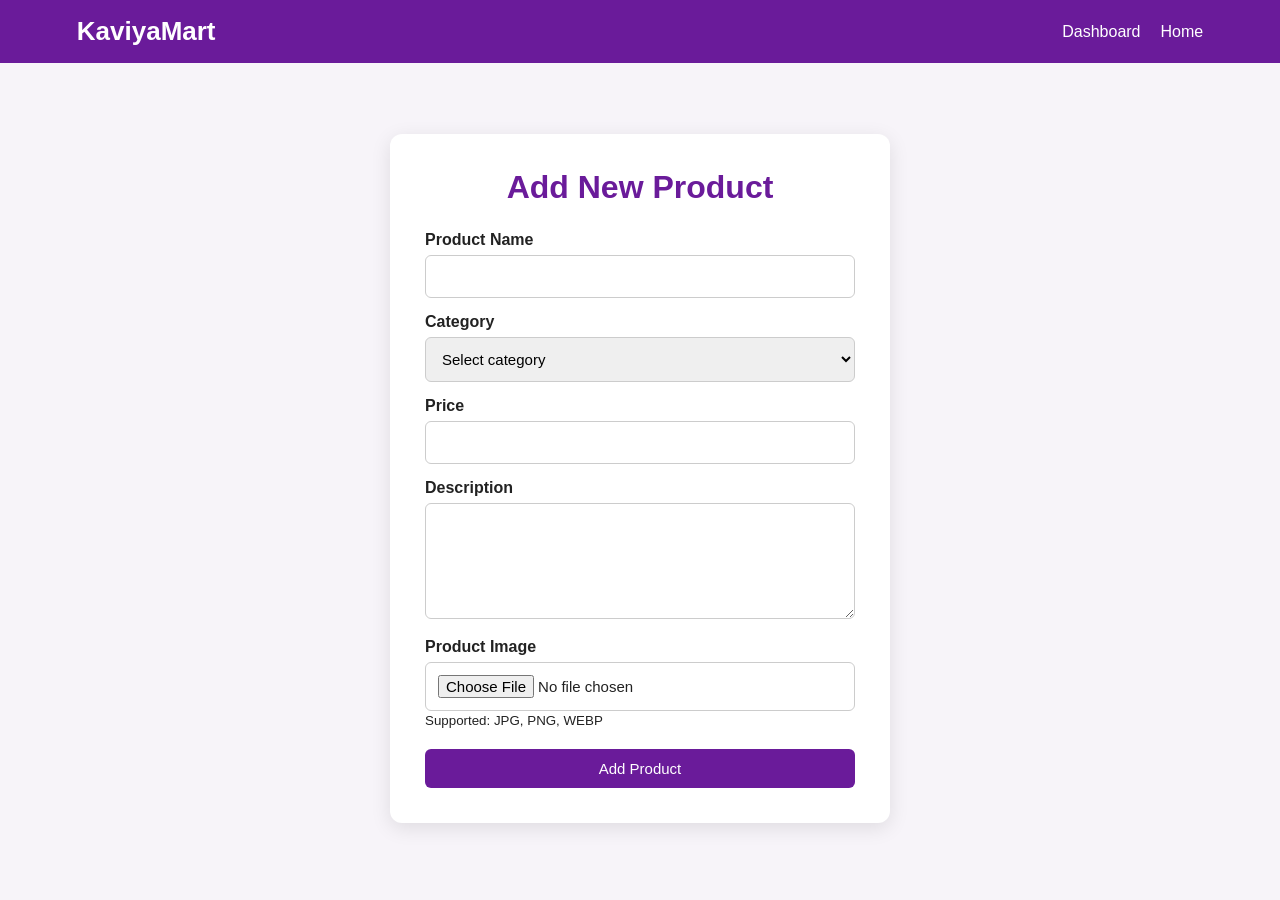
==== frontend/add-product.html @ d91e5c4a "Add initial KaviyaMart project" ====
<!DOCTYPE html>
<html lang="en">
<head>
    <meta charset="UTF-8">
    <meta name="viewport" content="width=device-width, initial-scale=1.0">

    <title>Add Product - KaviyaMart</title>

    <link rel="stylesheet" href="style.css">
</head>

<body>

<header class="header">

    <div class="logo">
        KaviyaMart
    </div>

    <nav>
        <a href="seller.html">Dashboard</a>
        <a href="index.html">Home</a>
    </nav>

</header>


<main class="form-page">

    <div class="form-container">

        <h1>Add New Product</h1>


        <form id="productForm">

            <label for="productName">
                Product Name
            </label>

            <input
                type="text"
                id="productName"
                required
            >


            <label for="productCategory">
                Category
            </label>

            <select
                id="productCategory"
                required
            >

                <option value="">
                    Select category
                </option>

                <option value="Fashion">
                    Fashion
                </option>

                <option value="Watches">
                    Watches
                </option>

                <option value="Jewelry">
                    Jewelry
                </option>

                <option value="Electronics">
                    Electronics
                </option>

                <option value="Accessories">
                    Accessories
                </option>

            </select>


            <label for="productPrice">
                Price
            </label>

            <input
                type="number"
                id="productPrice"
                step="0.01"
                min="0"
                required
            >


            <label for="productDescription">
                Description
            </label>

            <textarea
                id="productDescription"
                rows="5"
                required
            ></textarea>


            <!-- IMAGE UPLOAD -->

            <label for="productImage">
                Product Image
            </label>

            <input
                type="file"
                id="productImage"
                accept="image/jpeg,image/png,image/webp"
                required
            >

            <small>
                Supported: JPG, PNG, WEBP
            </small>


            <!-- IMAGE PREVIEW -->

            <div
                id="imagePreview"
                style="
                    margin-top:15px;
                    display:none;
                "
            >

                <img
                    id="previewImage"
                    src=""
                    alt="Product Preview"
                    style="
                        width:180px;
                        height:180px;
                        object-fit:cover;
                        border-radius:10px;
                    "
                >

            </div>


            <button
                type="submit"
                class="btn"
            >
                Add Product
            </button>

        </form>

    </div>

</main>


<script src="script.js"></script>

</body>
</html>
---- frontend/style.css ----
* {
    margin: 0;
    padding: 0;
    box-sizing: border-box;
}

body {
    font-family: Arial, sans-serif;
    background: #f7f4f9;
    color: #222;
}

.header {
    background: #6a1b9a;
    color: white;
    padding: 16px 6%;
    display: flex;
    justify-content: space-between;
    align-items: center;
}

.logo {
    font-size: 26px;
    font-weight: bold;
}

.header nav {
    display: flex;
    gap: 20px;
}

.header a {
    color: white;
    text-decoration: none;
    font-weight: 500;
}

.header a:hover {
    text-decoration: underline;
}

/* ---------- HOME / PAGE HEADING ---------- */

.page-heading {
    text-align: center;
    padding: 50px 20px 30px;
}

.page-heading h1 {
    font-size: 36px;
    color: #6a1b9a;
    margin-bottom: 10px;
}

.page-heading p {
    color: #666;
}


/* ---------- FORMS ---------- */

.form-page {
    min-height: calc(100vh - 70px);
    display: flex;
    justify-content: center;
    align-items: center;
    padding: 40px 20px;
}

.form-container {
    width: 100%;
    max-width: 500px;
    background: white;
    padding: 35px;
    border-radius: 12px;
    box-shadow: 0 5px 20px rgba(0, 0, 0, 0.1);
}

.form-container h1 {
    text-align: center;
    color: #6a1b9a;
    margin-bottom: 25px;
}

.form-container label {
    display: block;
    margin-top: 15px;
    margin-bottom: 6px;
    font-weight: bold;
}

.form-container input,
.form-container select,
.form-container textarea {
    width: 100%;
    padding: 12px;
    border: 1px solid #ccc;
    border-radius: 6px;
    font-size: 15px;
}

.form-container textarea {
    resize: vertical;
}

.form-container p {
    text-align: center;
    margin-top: 20px;
}

.form-container a {
    color: #6a1b9a;
    font-weight: bold;
}


/* ---------- BUTTON ---------- */

.btn {
    display: inline-block;
    margin-top: 20px;
    padding: 11px 20px;
    border: none;
    border-radius: 6px;
    background: #6a1b9a;
    color: white;
    text-decoration: none;
    cursor: pointer;
    font-size: 15px;
}

.btn:hover {
    background: #4a126d;
}

.form-container .btn {
    width: 100%;
}


/* ---------- CATEGORIES ---------- */

.categories {
    padding: 20px 6%;
}

.categories h2 {
    margin-bottom: 20px;
    color: #6a1b9a;
}

.category-grid {
    display: grid;
    grid-template-columns: repeat(5, 1fr);
    gap: 15px;
}

.category-card {
    border: none;
    border-radius: 10px;
    padding: 25px 10px;
    background: white;
    color: #6a1b9a;
    font-size: 17px;
    font-weight: bold;
    cursor: pointer;
    box-shadow: 0 3px 10px rgba(0, 0, 0, 0.08);
}

.category-card:hover {
    background: #ead7f5;
}


/* ---------- PRODUCTS ---------- */

.products-section {
    padding: 35px 6%;
}

.products-section h2 {
    color: #6a1b9a;
    margin-bottom: 20px;
}

.product-grid {
    display: grid;
    grid-template-columns: repeat(4, 1fr);
    gap: 20px;
}

.product-card {
    background: white;
    border-radius: 10px;
    overflow: hidden;
    box-shadow: 0 4px 15px rgba(0, 0, 0, 0.1);
}

.product-image {
    height: 200px;
    background: #eee;
    display: flex;
    justify-content: center;
    align-items: center;
    overflow: hidden;
}

.product-image img {
    width: 100%;
    height: 100%;
    object-fit: cover;
}

.no-image {
    color: #777;
}

.product-info {
    padding: 18px;
}

.product-info h3 {
    margin-bottom: 8px;
}

.category {
    color: #777;
    font-size: 14px;
}

.description {
    margin-top: 8px;
    color: #555;
    font-size: 14px;
}

.price {
    margin-top: 12px;
    font-size: 20px;
    font-weight: bold;
    color: #6a1b9a;
}

.rating {
    margin-top: 8px;
}

.buy-now {
    background: #e65100;
    margin-left: 5px;
}

.buy-now:hover {
    background: #bf4400;
}


/* ---------- SELLER DASHBOARD ---------- */

.dashboard {
    padding: 35px 6%;
}

.dashboard-header {
    margin-bottom: 30px;
}

.dashboard-header h1 {
    color: #6a1b9a;
    margin-bottom: 8px;
}

.dashboard-cards {
    display: grid;
    grid-template-columns: repeat(3, 1fr);
    gap: 20px;
    margin-bottom: 40px;
}

.dashboard-card {
    background: white;
    padding: 25px;
    border-radius: 10px;
    box-shadow: 0 4px 15px rgba(0, 0, 0, 0.1);
}

.dashboard-card h2 {
    color: #6a1b9a;
}

.dashboard-card p {
    font-size: 28px;
    font-weight: bold;
    margin-top: 12px;
}


/* ---------- MOBILE ---------- */

@media (max-width: 900px) {

    .product-grid {
        grid-template-columns: repeat(2, 1fr);
    }

    .category-grid {
        grid-template-columns: repeat(3, 1fr);
    }

    .dashboard-cards {
        grid-template-columns: 1fr;
    }
}

@media (max-width: 600px) {

    .header {
        flex-direction: column;
        gap: 12px;
    }

    .category-grid {
        grid-template-columns: repeat(2, 1fr);
    }

    .product-grid {
        grid-template-columns: 1fr;
    }

    .form-container {
        padding: 25px;
    }
}
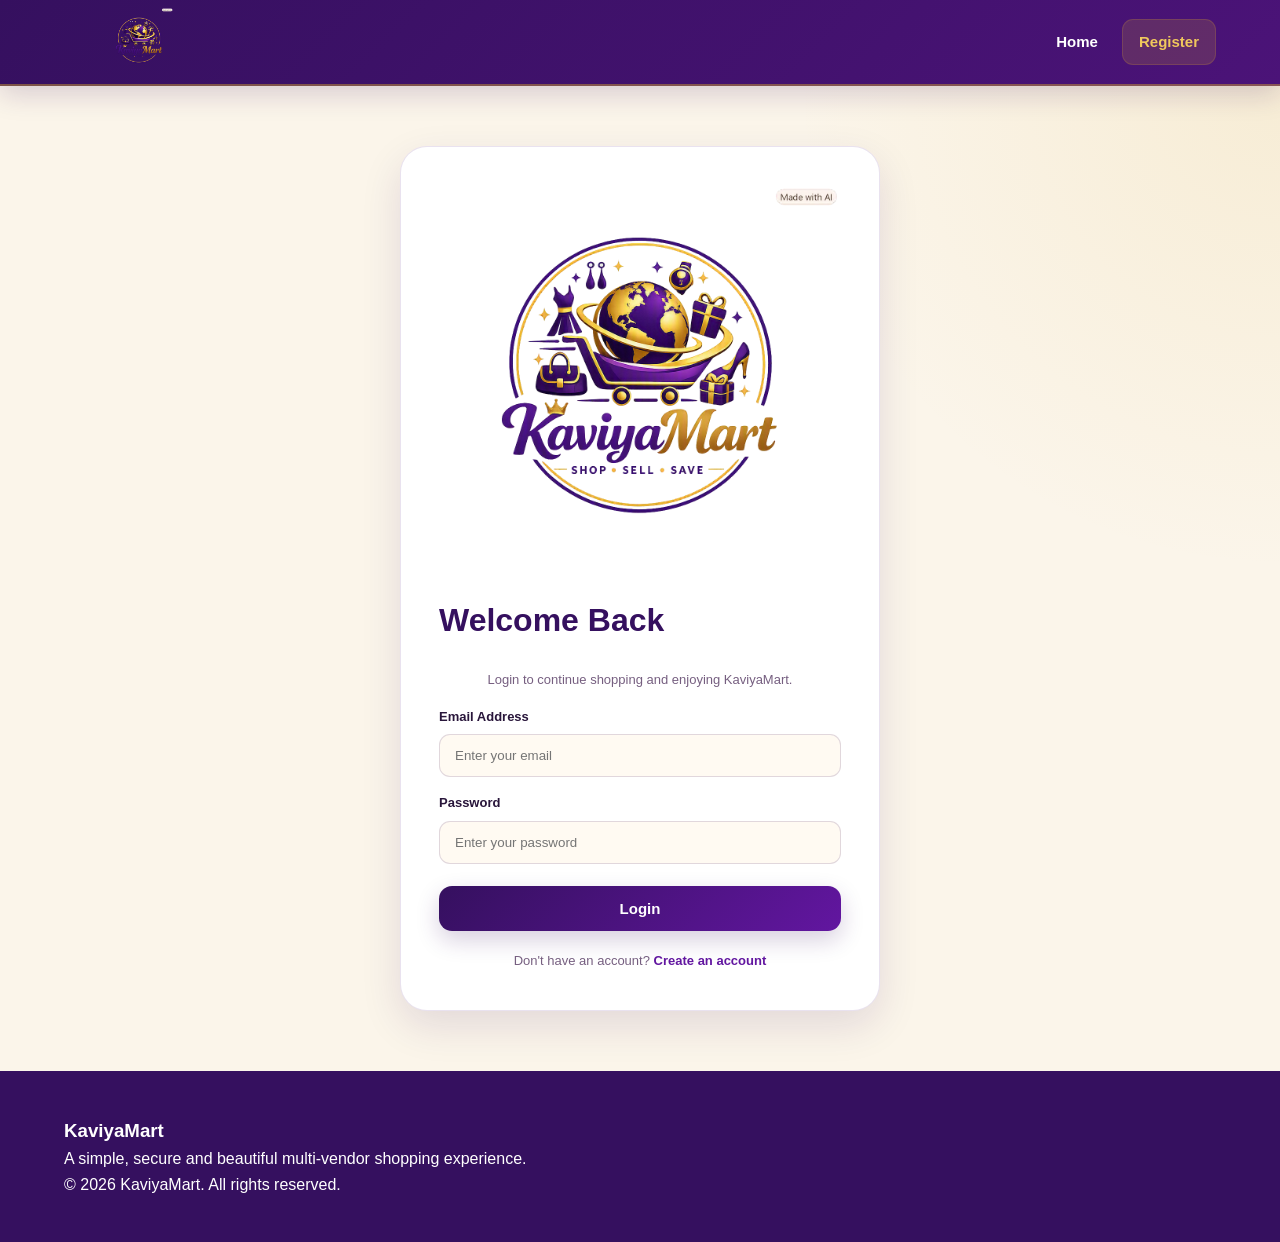
==== commit b505c041: "Added improved buyer module" ====
--- a/frontend/add-product.html
+++ b/frontend/add-product.html
@@ -1,168 +1,245 @@
 <!DOCTYPE html>
 <html lang="en">
+
 <head>
     <meta charset="UTF-8">
-    <meta name="viewport" content="width=device-width, initial-scale=1.0">
+
+    <meta
+        name="viewport"
+        content="width=device-width, initial-scale=1.0"
+    >
 
     <title>Add Product - KaviyaMart</title>
 
-    <link rel="stylesheet" href="style.css">
+    <link
+        rel="stylesheet"
+        href="style.css"
+    >
 </head>
 
+
 <body>
 
-<header class="header">
-
-    <div class="logo">
-        KaviyaMart
-    </div>
-
-    <nav>
-        <a href="seller.html">Dashboard</a>
-        <a href="index.html">Home</a>
-    </nav>
-
-</header>
-
-
-<main class="form-page">
-
-    <div class="form-container">
-
-        <h1>Add New Product</h1>
-
-
-        <form id="productForm">
-
-            <label for="productName">
-                Product Name
-            </label>
-
-            <input
-                type="text"
-                id="productName"
-                required
+    <!-- =========================================
+         HEADER
+    ========================================== -->
+
+    <header class="header">
+
+        <div class="logo">
+            KaviyaMart
+        </div>
+
+        <nav>
+
+            <a href="seller.html">
+                Dashboard
+            </a>
+
+            <a href="index.html">
+                Home
+            </a>
+
+            <a href="#" id="logoutLink">
+                Logout
+            </a>
+
+        </nav>
+
+    </header>
+
+
+    <!-- =========================================
+         ADD PRODUCT PAGE
+    ========================================== -->
+
+    <main class="form-page">
+
+        <div class="form-container">
+
+            <h1>
+                Add New Product
+            </h1>
+
+
+            <form
+                id="productForm"
+                enctype="multipart/form-data"
             >
 
-
-            <label for="productCategory">
-                Category
-            </label>
-
-            <select
-                id="productCategory"
-                required
-            >
-
-                <option value="">
-                    Select category
-                </option>
-
-                <option value="Fashion">
-                    Fashion
-                </option>
-
-                <option value="Watches">
-                    Watches
-                </option>
-
-                <option value="Jewelry">
-                    Jewelry
-                </option>
-
-                <option value="Electronics">
-                    Electronics
-                </option>
-
-                <option value="Accessories">
-                    Accessories
-                </option>
-
-            </select>
-
-
-            <label for="productPrice">
-                Price
-            </label>
-
-            <input
-                type="number"
-                id="productPrice"
-                step="0.01"
-                min="0"
-                required
-            >
-
-
-            <label for="productDescription">
-                Description
-            </label>
-
-            <textarea
-                id="productDescription"
-                rows="5"
-                required
-            ></textarea>
-
-
-            <!-- IMAGE UPLOAD -->
-
-            <label for="productImage">
-                Product Image
-            </label>
-
-            <input
-                type="file"
-                id="productImage"
-                accept="image/jpeg,image/png,image/webp"
-                required
-            >
-
-            <small>
-                Supported: JPG, PNG, WEBP
-            </small>
-
-
-            <!-- IMAGE PREVIEW -->
-
-            <div
-                id="imagePreview"
-                style="
-                    margin-top:15px;
-                    display:none;
-                "
-            >
-
-                <img
-                    id="previewImage"
-                    src=""
-                    alt="Product Preview"
+                <!-- PRODUCT NAME -->
+
+                <label for="productName">
+                    Product Name
+                </label>
+
+                <input
+                    type="text"
+                    id="productName"
+                    placeholder="Enter product name"
+                    required
+                >
+
+
+                <!-- CATEGORY -->
+
+                <label for="productCategory">
+                    Category
+                </label>
+
+                <select
+                    id="productCategory"
+                    required
+                >
+
+                    <option value="">
+                        Select category
+                    </option>
+
+                    <option value="Fashion">
+                        Fashion
+                    </option>
+
+                    <option value="Watches">
+                        Watches
+                    </option>
+
+                    <option value="Jewelry">
+                        Jewelry
+                    </option>
+
+                    <option value="Electronics">
+                        Electronics
+                    </option>
+
+                    <option value="Accessories">
+                        Accessories
+                    </option>
+
+                </select>
+
+
+                <!-- PRICE -->
+
+                <label for="productPrice">
+                    Price
+                </label>
+
+                <input
+                    type="number"
+                    id="productPrice"
+                    placeholder="Enter price"
+                    step="0.01"
+                    min="0"
+                    required
+                >
+
+
+                <!-- DESCRIPTION -->
+
+                <label for="productDescription">
+                    Description
+                </label>
+
+                <textarea
+                    id="productDescription"
+                    rows="5"
+                    placeholder="Enter product description"
+                    required
+                ></textarea>
+
+
+                <!-- =================================
+                     IMAGE UPLOAD
+                ================================== -->
+
+                <label for="productImage">
+                    Product Image
+                </label>
+
+                <input
+                    type="file"
+                    id="productImage"
+                    name="image"
+                    accept=".jpg,.jpeg,.png,.webp,image/jpeg,image/png,image/webp"
+                    required
+                >
+
+
+                <p class="image-help">
+                    Choose a JPG, PNG, JPEG or WEBP image.
+                </p>
+
+
+                <!-- =================================
+                     IMAGE PREVIEW
+                ================================== -->
+
+                <div
+                    id="imagePreview"
                     style="
-                        width:180px;
-                        height:180px;
-                        object-fit:cover;
-                        border-radius:10px;
+                        display:none;
+                        margin-top:15px;
+                        text-align:center;
                     "
                 >
 
-            </div>
-
-
-            <button
-                type="submit"
-                class="btn"
-            >
-                Add Product
-            </button>
-
-        </form>
-
-    </div>
-
-</main>
-
-
-<script src="script.js"></script>
+                    <p>
+                        <strong>
+                            Image Preview
+                        </strong>
+                    </p>
+
+                    <img
+                        id="previewImage"
+                        src=""
+                        alt="Product Image Preview"
+                        style="
+                            max-width:250px;
+                            max-height:250px;
+                            object-fit:contain;
+                            border-radius:10px;
+                            margin-top:10px;
+                        "
+                    >
+
+                </div>
+
+
+                <!-- =================================
+                     BUTTONS
+                ================================== -->
+
+                <button
+                    type="submit"
+                    class="btn"
+                >
+                    Add Product
+                </button>
+
+
+                <button
+                    type="button"
+                    class="btn"
+                    onclick="window.location.href='seller.html'"
+                    style="margin-top:10px;"
+                >
+                    Cancel
+                </button>
+
+            </form>
+
+        </div>
+
+    </main>
+
+
+    <!-- =========================================
+         JAVASCRIPT
+    ========================================== -->
+
+    <script src="script.js"></script>
 
 </body>
-</html>+
+</html>
--- a/frontend/style.css
+++ b/frontend/style.css
@@ -1,333 +1,2632 @@
+/* =========================================================
+   KAVIYAMART — PREMIUM DESIGN SYSTEM
+   Deep Violet • Warm Beige • Gold • White
+   ========================================================= */
+
+
+/* =========================================================
+   1. COLOR SYSTEM
+   ========================================================= */
+
+:root {
+
+    --violet-deep: #35105f;
+    --violet-main: #4b1378;
+    --violet: #6216a0;
+    --violet-bright: #7628bd;
+
+    --gold: #d6a72c;
+    --gold-light: #f0c85c;
+    --gold-dark: #a87918;
+
+    --beige: #f6eddf;
+    --beige-light: #fbf5ea;
+    --cream: #fffaf2;
+
+    --white: #ffffff;
+
+    --text-dark: #29163b;
+    --text: #472957;
+    --text-soft: #765f80;
+
+    --green: #27855c;
+    --green-soft: #e9f6ef;
+
+    --red: #b93d4d;
+    --red-soft: #fff0f2;
+
+    --pink-soft: #f8e9ee;
+
+    --border:
+        rgba(75, 19, 120, 0.12);
+
+    --shadow-soft:
+        0 8px 25px rgba(53, 16, 95, 0.08);
+
+    --shadow:
+        0 15px 40px rgba(53, 16, 95, 0.12);
+
+    --shadow-large:
+        0 25px 65px rgba(53, 16, 95, 0.16);
+
+    --radius-small: 12px;
+    --radius: 18px;
+    --radius-large: 28px;
+
+    --transition: 0.25s ease;
+}
+
+
+/* =========================================================
+   2. RESET
+   ========================================================= */
+
 * {
     margin: 0;
     padding: 0;
     box-sizing: border-box;
 }
 
+
+html {
+    scroll-behavior: smooth;
+}
+
+
 body {
-    font-family: Arial, sans-serif;
-    background: #f7f4f9;
-    color: #222;
-}
+
+    font-family:
+        "Segoe UI",
+        Arial,
+        sans-serif;
+
+    background: var(--beige-light);
+
+    color: var(--text);
+
+    line-height: 1.6;
+
+    overflow-x: hidden;
+}
+
+
+a {
+    text-decoration: none;
+    color: inherit;
+}
+
+
+button,
+input,
+select,
+textarea {
+    font-family: inherit;
+}
+
+
+img {
+    max-width: 100%;
+}
+
+
+/* =========================================================
+   3. HEADER
+   ========================================================= */
 
 .header {
-    background: #6a1b9a;
-    color: white;
-    padding: 16px 6%;
+
+    min-height: 82px;
+
+    width: 100%;
+
+    padding: 8px 5%;
+
     display: flex;
+
+    align-items: center;
+
     justify-content: space-between;
+
+    gap: 25px;
+
+    background:
+        linear-gradient(
+            135deg,
+            var(--violet-deep),
+            var(--violet-main)
+        );
+
+    border-bottom:
+        2px solid
+        rgba(214, 167, 44, 0.45);
+
+    position: sticky;
+
+    top: 0;
+
+    z-index: 1000;
+
+    box-shadow:
+        0 8px 28px
+        rgba(53, 16, 95, 0.18);
+}
+
+
+/* =========================================================
+   4. BRAND / LOGO
+   ========================================================= */
+
+.logo,
+.brand-logo {
+
+    display: flex;
+
     align-items: center;
-}
-
-.logo {
-    font-size: 26px;
-    font-weight: bold;
-}
+
+    flex-shrink: 0;
+}
+
+
+.logo img,
+.brand-logo img {
+
+    width: 150px;
+
+    height: 68px;
+
+    object-fit: contain;
+
+    display: block;
+
+    transition: var(--transition);
+
+}
+
+
+.logo img:hover,
+.brand-logo img:hover {
+
+    transform: scale(1.04);
+}
+
+
+/* =========================================================
+   FALLBACK TEXT LOGO
+   ========================================================= */
+
+.logo:not(:has(img)) {
+
+    color: var(--gold-light);
+
+    font-size: 24px;
+
+    font-weight: 800;
+
+    letter-spacing: -0.5px;
+}
+
+
+/* =========================================================
+   5. NAVIGATION
+   ========================================================= */
 
 .header nav {
+
     display: flex;
-    gap: 20px;
-}
-
-.header a {
-    color: white;
-    text-decoration: none;
-    font-weight: 500;
-}
-
-.header a:hover {
-    text-decoration: underline;
-}
-
-/* ---------- HOME / PAGE HEADING ---------- */
-
-.page-heading {
+
+    align-items: center;
+
+    gap: 7px;
+
+    flex-wrap: wrap;
+}
+
+
+.header nav a {
+
+    color: var(--white);
+
+    padding:
+        11px 17px;
+
+    border-radius:
+        11px;
+
+    font-size: 15px;
+
+    font-weight: 600;
+
+    transition: var(--transition);
+}
+
+
+.header nav a:hover {
+
+    color: var(--gold-light);
+
+    background:
+        rgba(255, 255, 255, 0.10);
+}
+
+
+.header nav a.active {
+
+    color: var(--gold-light);
+
+    background:
+        rgba(214, 167, 44, 0.17);
+
+    box-shadow:
+        inset 0 0 0 1px
+        rgba(214, 167, 44, 0.18);
+}
+
+
+/* =========================================================
+   6. HEADER BUTTONS
+   ========================================================= */
+
+.header-actions {
+
+    display: flex;
+
+    align-items: center;
+
+    gap: 9px;
+}
+
+
+.header-login {
+
+    color: var(--white);
+
+    font-weight: 600;
+
+    padding: 10px 16px;
+
+    border-radius: 10px;
+}
+
+
+.header-login:hover {
+
+    color: var(--gold-light);
+}
+
+
+.header-register {
+
+    background:
+        linear-gradient(
+            135deg,
+            var(--gold),
+            var(--gold-light)
+        );
+
+    color:
+        var(--violet-deep);
+
+    font-weight: 800;
+
+    padding:
+        11px 19px;
+
+    border-radius: 11px;
+
+    box-shadow:
+        0 6px 18px
+        rgba(214, 167, 44, 0.20);
+
+    transition: var(--transition);
+}
+
+
+.header-register:hover {
+
+    transform: translateY(-2px);
+
+    box-shadow:
+        0 10px 25px
+        rgba(214, 167, 44, 0.30);
+}
+
+
+/* =========================================================
+   7. HERO
+   ========================================================= */
+
+.hero {
+
+    min-height:
+        calc(100vh - 82px);
+
+    padding:
+        75px 5%
+        85px;
+
+    position: relative;
+
+    background:
+
+        radial-gradient(
+            circle at 85% 20%,
+            rgba(214, 167, 44, 0.13),
+            transparent 28%
+        ),
+
+        radial-gradient(
+            circle at 10% 80%,
+            rgba(98, 22, 160, 0.07),
+            transparent 30%
+        ),
+
+        var(--beige-light);
+}
+
+
+.hero-content {
+
+    max-width: 1250px;
+
+    margin: auto;
+
+    display: grid;
+
+    grid-template-columns:
+        1.05fr 0.95fr;
+
+    gap: 55px;
+
+    align-items: center;
+}
+
+
+/* =========================================================
+   8. HERO TEXT
+   ========================================================= */
+
+.hero-text {
+
+    position: relative;
+
+    z-index: 2;
+}
+
+
+.hero-eyebrow {
+
+    display: flex;
+
+    align-items: center;
+
+    gap: 10px;
+
+    color: var(--gold-dark);
+
+    font-size: 12px;
+
+    font-weight: 800;
+
+    letter-spacing: 2px;
+
+    margin-bottom: 18px;
+}
+
+
+.hero-eyebrow span {
+
+    width: 30px;
+
+    height: 2px;
+
+    background: var(--gold);
+
+    border-radius: 10px;
+}
+
+
+.hero-text h1 {
+
+    color: var(--violet-deep);
+
+    font-size:
+        clamp(42px, 5vw, 70px);
+
+    line-height: 1.03;
+
+    letter-spacing: -2.2px;
+
+    font-weight: 800;
+
+    margin-bottom: 24px;
+}
+
+
+.hero-text h1 span {
+
+    color: var(--violet-bright);
+
+    position: relative;
+}
+
+
+.hero-text h1 span::after {
+
+    content: "";
+
+    position: absolute;
+
+    left: 0;
+
+    bottom: -5px;
+
+    width: 100%;
+
+    height: 5px;
+
+    border-radius: 10px;
+
+    background:
+        linear-gradient(
+            90deg,
+            var(--gold),
+            transparent
+        );
+}
+
+
+.hero-text > p {
+
+    max-width: 650px;
+
+    color: var(--text-soft);
+
+    font-size: 17px;
+
+    line-height: 1.8;
+
+    margin-bottom: 30px;
+}
+
+
+/* =========================================================
+   9. BUTTONS
+   ========================================================= */
+
+.btn {
+
+    display: inline-flex;
+
+    align-items: center;
+
+    justify-content: center;
+
+    gap: 9px;
+
+    padding:
+        14px 25px;
+
+    border: none;
+
+    border-radius: 13px;
+
+    cursor: pointer;
+
+    background:
+        linear-gradient(
+            135deg,
+            var(--violet-deep),
+            var(--violet)
+        );
+
+    color: var(--white);
+
+    font-size: 15px;
+
+    font-weight: 700;
+
+    box-shadow:
+        0 9px 23px
+        rgba(53, 16, 95, 0.20);
+
+    transition: var(--transition);
+}
+
+
+.btn:hover {
+
+    transform: translateY(-3px);
+
+    box-shadow:
+        0 14px 30px
+        rgba(53, 16, 95, 0.27);
+}
+
+
+.secondary-btn {
+
+    background:
+        var(--white);
+
+    color:
+        var(--violet-deep);
+
+    border:
+        1px solid
+        rgba(53, 16, 95, 0.15);
+
+    box-shadow:
+        var(--shadow-soft);
+}
+
+
+.secondary-btn:hover {
+
+    color: var(--violet);
+
+    border-color:
+        var(--gold);
+}
+
+
+.gold-btn {
+
+    background:
+        linear-gradient(
+            135deg,
+            var(--gold-dark),
+            var(--gold)
+        );
+
+    color: var(--white);
+}
+
+
+.green-btn {
+
+    background:
+        linear-gradient(
+            135deg,
+            #247451,
+            var(--green)
+        );
+}
+
+
+/* =========================================================
+   10. HERO BUTTON AREA
+   ========================================================= */
+
+.hero-buttons {
+
+    display: flex;
+
+    flex-wrap: wrap;
+
+    gap: 14px;
+
+    margin-bottom: 36px;
+}
+
+
+/* =========================================================
+   11. HERO FEATURES
+   ========================================================= */
+
+.hero-features {
+
+    display: grid;
+
+    grid-template-columns:
+        repeat(2, minmax(0, 1fr));
+
+    gap: 16px;
+
+    max-width: 650px;
+}
+
+
+.hero-feature {
+
+    display: flex;
+
+    align-items: center;
+
+    gap: 12px;
+}
+
+
+.feature-icon {
+
+    width: 40px;
+
+    height: 40px;
+
+    flex-shrink: 0;
+
+    border-radius: 12px;
+
+    display: flex;
+
+    align-items: center;
+
+    justify-content: center;
+
+    background:
+        var(--green-soft);
+
+    color:
+        var(--green);
+
+    font-weight: 800;
+}
+
+
+.hero-feature strong {
+
+    display: block;
+
+    color: var(--text-dark);
+
+    font-size: 13px;
+}
+
+
+.hero-feature small {
+
+    display: block;
+
+    color: var(--text-soft);
+
+    font-size: 11px;
+}
+
+
+/* =========================================================
+   12. HERO VISUAL
+   ========================================================= */
+
+.hero-visual {
+
+    min-height: 550px;
+
+    display: flex;
+
+    align-items: center;
+
+    justify-content: center;
+
+    position: relative;
+}
+
+
+.hero-glow {
+
+    position: absolute;
+
+    width: 450px;
+
+    height: 450px;
+
+    border-radius: 50%;
+
+    background:
+        radial-gradient(
+            circle,
+            rgba(98, 22, 160, 0.14),
+            rgba(214, 167, 44, 0.09),
+            transparent 70%
+        );
+}
+
+
+.hero-visual-card {
+
+    width: min(100%, 500px);
+
+    min-height: 510px;
+
+    padding: 30px;
+
+    border-radius: 36px;
+
+    background:
+        linear-gradient(
+            145deg,
+            #fffdf8,
+            var(--beige)
+        );
+
+    border:
+        1px solid
+        rgba(214, 167, 44, 0.28);
+
+    box-shadow:
+        var(--shadow-large);
+
+    display: flex;
+
+    flex-direction: column;
+
+    align-items: center;
+
+    justify-content: center;
+
+    position: relative;
+
+    overflow: hidden;
+}
+
+
+/* =========================================================
+   13. HERO LOGO
+   ========================================================= */
+
+.hero-brand-mark {
+
+    width: 250px;
+
+    height: 250px;
+
+    display: flex;
+
+    align-items: center;
+
+    justify-content: center;
+
+    position: relative;
+
+    z-index: 2;
+
+    margin-bottom: 12px;
+}
+
+
+.hero-brand-mark img {
+
+    width: 100%;
+
+    height: 100%;
+
+    object-fit: contain;
+
+    filter:
+        drop-shadow(
+            0 12px 20px
+            rgba(53, 16, 95, 0.12)
+        );
+}
+
+
+/* =========================================================
+   14. HERO DECORATIONS
+   ========================================================= */
+
+.hero-decor {
+
+    position: absolute;
+
+    border-radius: 50%;
+
+    pointer-events: none;
+}
+
+
+.decor-one {
+
+    width: 170px;
+
+    height: 170px;
+
+    top: -70px;
+
+    right: -65px;
+
+    background:
+        rgba(214, 167, 44, 0.12);
+}
+
+
+.decor-two {
+
+    width: 120px;
+
+    height: 120px;
+
+    bottom: -40px;
+
+    left: -45px;
+
+    background:
+        rgba(98, 22, 160, 0.09);
+}
+
+
+/* =========================================================
+   15. SHOPPING BAG
+   ========================================================= */
+
+.hero-shopping-scene {
+
+    width: 100%;
+
+    min-height: 115px;
+
+    display: flex;
+
+    justify-content: center;
+
+    align-items: center;
+
+    position: relative;
+}
+
+
+.shopping-bag {
+
+    width: 180px;
+
+    height: 120px;
+
+    border-radius:
+        8px 8px 18px 18px;
+
+    background:
+        linear-gradient(
+            145deg,
+            var(--violet-deep),
+            var(--violet)
+        );
+
+    display: flex;
+
+    flex-direction: column;
+
+    align-items: center;
+
+    justify-content: center;
+
+    color: var(--gold-light);
+
+    box-shadow:
+        0 18px 30px
+        rgba(53, 16, 95, 0.20);
+
+    position: relative;
+}
+
+
+.bag-handle {
+
+    width: 78px;
+
+    height: 35px;
+
+    position: absolute;
+
+    top: -27px;
+
+    border:
+        5px solid
+        var(--gold);
+
+    border-bottom: none;
+
+    border-radius:
+        50px 50px 0 0;
+}
+
+
+.bag-logo {
+
+    font-size: 18px;
+
+    font-weight: 800;
+}
+
+
+.shopping-bag small {
+
+    font-size: 7px;
+
+    letter-spacing: 2px;
+}
+
+
+/* =========================================================
+   16. FLOATING PRODUCTS
+   ========================================================= */
+
+.mini-product {
+
+    width: 58px;
+
+    height: 58px;
+
+    border-radius: 18px;
+
+    display: flex;
+
+    align-items: center;
+
+    justify-content: center;
+
+    position: absolute;
+
+    background:
+        rgba(255,255,255,0.96);
+
+    border:
+        1px solid
+        rgba(214, 167, 44, 0.28);
+
+    box-shadow:
+        var(--shadow);
+
+    font-size: 27px;
+}
+
+
+.product-bag {
+
+    left: 5px;
+
+    top: 0;
+}
+
+
+.product-watch {
+
+    right: 5px;
+
+    top: 0;
+}
+
+
+.product-gift {
+
+    left: 30px;
+
+    bottom: 0;
+}
+
+
+.product-jewelry {
+
+    right: 30px;
+
+    bottom: 0;
+}
+
+
+/* =========================================================
+   17. HERO QUOTE
+   ========================================================= */
+
+.hero-quote {
+
     text-align: center;
-    padding: 50px 20px 30px;
-}
-
-.page-heading h1 {
-    font-size: 36px;
-    color: #6a1b9a;
-    margin-bottom: 10px;
-}
-
-.page-heading p {
-    color: #666;
-}
-
-
-/* ---------- FORMS ---------- */
+
+    margin-top: 18px;
+}
+
+
+.hero-quote span {
+
+    display: block;
+
+    color: var(--text-soft);
+
+    font-size: 13px;
+}
+
+
+.hero-quote strong {
+
+    display: block;
+
+    color: var(--violet-deep);
+
+    font-size: 23px;
+}
+
+
+/* =========================================================
+   18. CATEGORIES
+   ========================================================= */
+
+.categories {
+
+    padding:
+        90px 5%;
+
+    background:
+        var(--white);
+}
+
+
+.section-heading-row {
+
+    max-width: 1250px;
+
+    margin:
+        0 auto 40px;
+
+    display: flex;
+
+    align-items: flex-end;
+
+    justify-content: space-between;
+
+    gap: 30px;
+}
+
+
+.section-eyebrow {
+
+    color: var(--gold-dark);
+
+    font-size: 12px;
+
+    font-weight: 800;
+
+    letter-spacing: 2px;
+
+    margin-bottom: 7px;
+}
+
+
+.section-title {
+
+    color: var(--violet-deep);
+
+    font-size:
+        clamp(30px, 4vw, 45px);
+
+    line-height: 1.1;
+
+    margin-bottom: 8px;
+}
+
+
+.section-subtitle {
+
+    color: var(--text-soft);
+
+    font-size: 15px;
+}
+
+
+.outline-link {
+
+    padding:
+        10px 16px;
+
+    border:
+        1px solid
+        rgba(53, 16, 95, 0.15);
+
+    border-radius: 11px;
+
+    color: var(--violet-deep);
+
+    font-size: 14px;
+
+    font-weight: 700;
+
+    transition: var(--transition);
+}
+
+
+.outline-link:hover {
+
+    color: var(--violet);
+
+    border-color: var(--gold);
+}
+
+
+/* =========================================================
+   19. CATEGORY GRID
+   ========================================================= */
+
+.category-grid {
+
+    max-width: 1250px;
+
+    margin: auto;
+
+    display: grid;
+
+    grid-template-columns:
+        repeat(5, 1fr);
+
+    gap: 17px;
+}
+
+
+.category-card {
+
+    min-height: 235px;
+
+    padding: 23px;
+
+    border-radius: 23px;
+
+    position: relative;
+
+    overflow: hidden;
+
+    border:
+        1px solid
+        rgba(53, 16, 95, 0.07);
+
+    box-shadow:
+        var(--shadow-soft);
+
+    transition: var(--transition);
+}
+
+
+.category-card:hover {
+
+    transform: translateY(-7px);
+
+    box-shadow:
+        var(--shadow);
+}
+
+
+.category-visual {
+
+    height: 125px;
+
+    display: flex;
+
+    align-items: center;
+
+    justify-content: center;
+
+    font-size: 65px;
+
+    transition: var(--transition);
+}
+
+
+.category-card:hover .category-visual {
+
+    transform: scale(1.08);
+}
+
+
+.category-content h3 {
+
+    color: var(--violet-deep);
+
+    font-size: 18px;
+
+    margin-bottom: 2px;
+}
+
+
+.category-content p {
+
+    color: var(--text-soft);
+
+    font-size: 12px;
+}
+
+
+.category-arrow {
+
+    width: 32px;
+
+    height: 32px;
+
+    position: absolute;
+
+    right: 18px;
+
+    bottom: 17px;
+
+    display: flex;
+
+    align-items: center;
+
+    justify-content: center;
+
+    border-radius: 50%;
+
+    background:
+        var(--white);
+
+    color: var(--violet-deep);
+
+    font-weight: 800;
+}
+
+
+.category-fashion {
+
+    background:
+        #f8eee4;
+}
+
+
+.category-watches {
+
+    background:
+        #f3ead8;
+}
+
+
+.category-jewelry {
+
+    background:
+        var(--pink-soft);
+}
+
+
+.category-electronics {
+
+    background:
+        #eee9f3;
+}
+
+
+.category-accessories {
+
+    background:
+        #f0e9db;
+}
+
+
+/* =========================================================
+   20. WHY KAVIYAMART
+   ========================================================= */
+
+.why-section {
+
+    padding:
+        95px 5%;
+
+    background:
+        linear-gradient(
+            135deg,
+            var(--violet-deep),
+            var(--violet-main)
+        );
+
+    color:
+        var(--white);
+}
+
+
+.why-container {
+
+    max-width: 1250px;
+
+    margin: auto;
+
+    display: grid;
+
+    grid-template-columns:
+        0.8fr 1.2fr;
+
+    gap: 65px;
+
+    align-items: center;
+}
+
+
+.why-content .section-eyebrow {
+
+    color:
+        var(--gold-light);
+}
+
+
+.why-content h2 {
+
+    font-size:
+        clamp(34px, 4vw, 52px);
+
+    line-height: 1.1;
+
+    margin-bottom: 18px;
+}
+
+
+.why-content h2 span {
+
+    color:
+        var(--gold-light);
+}
+
+
+.why-content > p {
+
+    max-width: 510px;
+
+    color:
+        rgba(255,255,255,0.76);
+
+    line-height: 1.8;
+
+    margin-bottom: 28px;
+}
+
+
+.why-features {
+
+    display: grid;
+
+    grid-template-columns:
+        repeat(3, 1fr);
+
+    gap: 15px;
+}
+
+
+.why-card {
+
+    padding: 25px;
+
+    border-radius: 21px;
+
+    background:
+        rgba(255,255,255,0.07);
+
+    border:
+        1px solid
+        rgba(255,255,255,0.11);
+
+    transition: var(--transition);
+}
+
+
+.why-card:hover {
+
+    transform: translateY(-5px);
+
+    background:
+        rgba(255,255,255,0.12);
+}
+
+
+.why-icon {
+
+    width: 45px;
+
+    height: 45px;
+
+    border-radius: 14px;
+
+    display: flex;
+
+    align-items: center;
+
+    justify-content: center;
+
+    background:
+        rgba(214,167,44,0.15);
+
+    color:
+        var(--gold-light);
+
+    font-size: 21px;
+
+    margin-bottom: 18px;
+}
+
+
+.why-card h3 {
+
+    font-size: 17px;
+
+    margin-bottom: 8px;
+}
+
+
+.why-card p {
+
+    color:
+        rgba(255,255,255,0.65);
+
+    font-size: 13px;
+
+    line-height: 1.7;
+}
+
+
+/* =========================================================
+   21. SELLER CTA
+   ========================================================= */
+
+.seller-cta {
+
+    padding:
+        75px 5%;
+
+    background:
+        var(--beige);
+}
+
+
+.seller-cta-inner {
+
+    max-width: 1100px;
+
+    margin: auto;
+
+    padding:
+        45px 50px;
+
+    border-radius: 30px;
+
+    background:
+        linear-gradient(
+            135deg,
+            var(--cream),
+            #f4e5cf
+        );
+
+    border:
+        1px solid
+        rgba(214,167,44,0.25);
+
+    box-shadow:
+        var(--shadow);
+
+    display: flex;
+
+    align-items: center;
+
+    justify-content: space-between;
+
+    gap: 35px;
+}
+
+
+.seller-cta h2 {
+
+    color:
+        var(--violet-deep);
+
+    font-size:
+        clamp(28px,4vw,43px);
+
+    line-height: 1.15;
+
+    margin-bottom: 12px;
+}
+
+
+.seller-cta h2 span {
+
+    color:
+        var(--violet);
+}
+
+
+.seller-cta p {
+
+    max-width: 620px;
+
+    color:
+        var(--text-soft);
+}
+
+
+/* =========================================================
+   22. FOOTER
+   ========================================================= */
+
+.footer {
+
+    background:
+        var(--violet-deep);
+
+    color:
+        var(--white);
+
+    padding:
+        45px 5%;
+}
+
+
+.footer-content {
+
+    max-width: 1250px;
+
+    margin: auto;
+
+    display: grid;
+
+    grid-template-columns:
+        1fr auto 1fr;
+
+    gap: 30px;
+
+    align-items: center;
+}
+
+
+.footer-brand img {
+
+    width: 145px;
+
+    height: 65px;
+
+    object-fit: contain;
+}
+
+
+.footer-brand p {
+
+    color:
+        rgba(255,255,255,0.62);
+
+    font-size: 11px;
+
+    letter-spacing: 2px;
+}
+
+
+.footer-links {
+
+    display: flex;
+
+    justify-content: center;
+
+    flex-wrap: wrap;
+
+    gap: 22px;
+}
+
+
+.footer-links a {
+
+    color:
+        rgba(255,255,255,0.76);
+
+    font-size: 13px;
+
+    transition: var(--transition);
+}
+
+
+.footer-links a:hover {
+
+    color:
+        var(--gold-light);
+}
+
+
+.footer-copy {
+
+    color:
+        rgba(255,255,255,0.50);
+
+    font-size: 12px;
+
+    text-align: right;
+}
+
+
+/* =========================================================
+   23. FORM PAGE
+   ========================================================= */
 
 .form-page {
-    min-height: calc(100vh - 70px);
+
+    min-height:
+        calc(100vh - 82px);
+
+    padding:
+        60px 20px;
+
     display: flex;
+
+    align-items: center;
+
     justify-content: center;
-    align-items: center;
-    padding: 40px 20px;
-}
+
+    background:
+
+        radial-gradient(
+            circle at top right,
+            rgba(214,167,44,0.11),
+            transparent 30%
+        ),
+
+        var(--beige-light);
+}
+
 
 .form-container {
-    width: 100%;
-    max-width: 500px;
-    background: white;
-    padding: 35px;
-    border-radius: 12px;
-    box-shadow: 0 5px 20px rgba(0, 0, 0, 0.1);
-}
+
+    width:
+        min(100%, 480px);
+
+    padding:
+        38px;
+
+    border-radius:
+        27px;
+
+    background:
+        var(--white);
+
+    border:
+        1px solid
+        var(--border);
+
+    box-shadow:
+        var(--shadow);
+}
+
 
 .form-container h1 {
-    text-align: center;
-    color: #6a1b9a;
-    margin-bottom: 25px;
-}
+
+    color:
+        var(--violet-deep);
+
+    font-size: 32px;
+
+    margin-bottom: 24px;
+}
+
 
 .form-container label {
+
     display: block;
-    margin-top: 15px;
-    margin-bottom: 6px;
-    font-weight: bold;
-}
+
+    color:
+        var(--text-dark);
+
+    font-size: 13px;
+
+    font-weight: 700;
+
+    margin:
+        16px 0 7px;
+}
+
 
 .form-container input,
 .form-container select,
 .form-container textarea {
+
     width: 100%;
-    padding: 12px;
-    border: 1px solid #ccc;
-    border-radius: 6px;
-    font-size: 15px;
-}
-
-.form-container textarea {
-    resize: vertical;
-}
+
+    padding:
+        13px 15px;
+
+    border:
+        1px solid
+        rgba(53,16,95,0.15);
+
+    border-radius:
+        11px;
+
+    outline: none;
+
+    background:
+        var(--cream);
+
+    color:
+        var(--text-dark);
+
+    transition:
+        var(--transition);
+}
+
+
+.form-container input:focus,
+.form-container select:focus,
+.form-container textarea:focus {
+
+    border-color:
+        var(--violet);
+
+    box-shadow:
+        0 0 0 4px
+        rgba(98,22,160,0.08);
+}
+
+
+.form-container .btn {
+
+    width: 100%;
+
+    margin-top: 22px;
+}
+
 
 .form-container p {
+
+    color:
+        var(--text-soft);
+
+    font-size: 13px;
+
+    margin-top: 20px;
+
     text-align: center;
-    margin-top: 20px;
-}
-
-.form-container a {
-    color: #6a1b9a;
-    font-weight: bold;
-}
-
-
-/* ---------- BUTTON ---------- */
-
-.btn {
-    display: inline-block;
-    margin-top: 20px;
-    padding: 11px 20px;
-    border: none;
-    border-radius: 6px;
-    background: #6a1b9a;
-    color: white;
-    text-decoration: none;
-    cursor: pointer;
-    font-size: 15px;
-}
-
-.btn:hover {
-    background: #4a126d;
-}
-
-.form-container .btn {
+}
+
+
+.form-container p a {
+
+    color:
+        var(--violet);
+
+    font-weight: 700;
+}
+
+
+/* =========================================================
+   24. IMAGE UPLOAD
+   ========================================================= */
+
+.image-help {
+
+    color:
+        var(--text-soft);
+
+    font-size: 12px;
+
+    margin-top: 7px;
+}
+
+
+#imagePreview {
+
+    padding: 15px;
+
+    margin-top: 15px;
+
+    border-radius: 18px;
+
+    background:
+        var(--beige);
+
+    border:
+        1px dashed
+        rgba(53,16,95,0.20);
+}
+
+
+#previewImage {
+
+    margin:
+        10px auto 0;
+
+    border-radius: 12px;
+
+    object-fit: contain;
+}
+
+
+/* =========================================================
+   25. PRODUCT GRID
+   ========================================================= */
+
+.product-grid {
+
+    display: grid;
+
+    grid-template-columns:
+        repeat(4, minmax(0, 1fr));
+
+    gap: 20px;
+}
+
+
+.product-card {
+
+    background:
+        var(--white);
+
+    border:
+        1px solid
+        var(--border);
+
+    border-radius:
+        20px;
+
+    overflow: hidden;
+
+    box-shadow:
+        var(--shadow-soft);
+
+    transition:
+        var(--transition);
+}
+
+
+.product-card:hover {
+
+    transform:
+        translateY(-5px);
+
+    box-shadow:
+        var(--shadow);
+}
+
+
+.product-card img {
+
     width: 100%;
-}
-
-
-/* ---------- CATEGORIES ---------- */
-
-.categories {
-    padding: 20px 6%;
-}
-
-.categories h2 {
-    margin-bottom: 20px;
-    color: #6a1b9a;
-}
-
-.category-grid {
-    display: grid;
-    grid-template-columns: repeat(5, 1fr);
-    gap: 15px;
-}
-
-.category-card {
-    border: none;
-    border-radius: 10px;
-    padding: 25px 10px;
-    background: white;
-    color: #6a1b9a;
+
+    height: 220px;
+
+    object-fit: cover;
+
+    background:
+        var(--beige);
+}
+
+
+.product-card-content {
+
+    padding: 18px;
+}
+
+
+.product-card h3 {
+
+    color:
+        var(--violet-deep);
+
     font-size: 17px;
-    font-weight: bold;
-    cursor: pointer;
-    box-shadow: 0 3px 10px rgba(0, 0, 0, 0.08);
-}
-
-.category-card:hover {
-    background: #ead7f5;
-}
-
-
-/* ---------- PRODUCTS ---------- */
-
-.products-section {
-    padding: 35px 6%;
-}
-
-.products-section h2 {
-    color: #6a1b9a;
-    margin-bottom: 20px;
-}
-
-.product-grid {
-    display: grid;
-    grid-template-columns: repeat(4, 1fr);
-    gap: 20px;
-}
-
-.product-card {
-    background: white;
-    border-radius: 10px;
-    overflow: hidden;
-    box-shadow: 0 4px 15px rgba(0, 0, 0, 0.1);
-}
-
-.product-image {
-    height: 200px;
-    background: #eee;
-    display: flex;
-    justify-content: center;
-    align-items: center;
-    overflow: hidden;
-}
-
-.product-image img {
-    width: 100%;
-    height: 100%;
-    object-fit: cover;
-}
-
-.no-image {
-    color: #777;
-}
-
-.product-info {
-    padding: 18px;
-}
-
-.product-info h3 {
-    margin-bottom: 8px;
-}
-
-.category {
-    color: #777;
-    font-size: 14px;
-}
-
-.description {
-    margin-top: 8px;
-    color: #555;
-    font-size: 14px;
-}
-
-.price {
-    margin-top: 12px;
-    font-size: 20px;
-    font-weight: bold;
-    color: #6a1b9a;
-}
-
-.rating {
-    margin-top: 8px;
-}
-
-.buy-now {
-    background: #e65100;
-    margin-left: 5px;
-}
-
-.buy-now:hover {
-    background: #bf4400;
-}
-
-
-/* ---------- SELLER DASHBOARD ---------- */
-
-.dashboard {
-    padding: 35px 6%;
-}
-
-.dashboard-header {
-    margin-bottom: 30px;
-}
-
-.dashboard-header h1 {
-    color: #6a1b9a;
-    margin-bottom: 8px;
-}
-
-.dashboard-cards {
-    display: grid;
-    grid-template-columns: repeat(3, 1fr);
-    gap: 20px;
-    margin-bottom: 40px;
-}
-
-.dashboard-card {
-    background: white;
-    padding: 25px;
-    border-radius: 10px;
-    box-shadow: 0 4px 15px rgba(0, 0, 0, 0.1);
-}
-
-.dashboard-card h2 {
-    color: #6a1b9a;
-}
-
-.dashboard-card p {
-    font-size: 28px;
-    font-weight: bold;
-    margin-top: 12px;
-}
-
-
-/* ---------- MOBILE ---------- */
-
-@media (max-width: 900px) {
+
+    margin-bottom: 6px;
+}
+
+
+.product-card p {
+
+    color:
+        var(--text-soft);
+
+    font-size: 13px;
+}
+
+
+.product-price {
+
+    color:
+        var(--violet);
+
+    font-size: 21px;
+
+    font-weight: 800;
+
+    margin:
+        10px 0;
+}
+
+
+/* =========================================================
+   26. CART
+   ========================================================= */
+
+.cart-panel {
+
+    background:
+        var(--white);
+
+    border-radius:
+        24px;
+
+    box-shadow:
+        var(--shadow-large);
+
+    border:
+        1px solid
+        var(--border);
+}
+
+
+.cart-item {
+
+    padding:
+        15px 0;
+
+    border-bottom:
+        1px solid
+        rgba(53,16,95,0.08);
+}
+
+
+.cart-total {
+
+    color:
+        var(--violet-deep);
+
+    font-size:
+        20px;
+
+    font-weight:
+        800;
+}
+
+
+/* =========================================================
+   27. DASHBOARD
+   ========================================================= */
+
+.dashboard-page {
+
+    min-height:
+        calc(100vh - 82px);
+
+    padding:
+        55px 5%;
+
+    background:
+        var(--beige-light);
+}
+
+
+.dashboard-container {
+
+    max-width:
+        1250px;
+
+    margin:
+        auto;
+}
+
+
+.dashboard-title {
+
+    color:
+        var(--violet-deep);
+
+    font-size:
+        clamp(30px,4vw,45px);
+
+    margin-bottom:
+        8px;
+}
+
+
+.dashboard-subtitle {
+
+    color:
+        var(--text-soft);
+
+    margin-bottom:
+        30px;
+}
+
+
+/* =========================================================
+   28. STAT CARDS
+   ========================================================= */
+
+.stats-grid {
+
+    display:
+        grid;
+
+    grid-template-columns:
+        repeat(3,1fr);
+
+    gap:
+        18px;
+
+    margin-bottom:
+        35px;
+}
+
+
+.stat-card {
+
+    padding:
+        25px;
+
+    border-radius:
+        20px;
+
+    background:
+        var(--white);
+
+    border:
+        1px solid
+        var(--border);
+
+    box-shadow:
+        var(--shadow-soft);
+}
+
+
+.stat-card h3 {
+
+    color:
+        var(--text-soft);
+
+    font-size:
+        13px;
+
+    margin-bottom:
+        8px;
+}
+
+
+.stat-card strong {
+
+    color:
+        var(--violet-deep);
+
+    font-size:
+        30px;
+}
+
+
+/* =========================================================
+   29. SEARCH
+   ========================================================= */
+
+.search-box {
+
+    width:
+        100%;
+
+    max-width:
+        550px;
+
+    padding:
+        14px 17px;
+
+    border:
+        1px solid
+        rgba(53,16,95,0.14);
+
+    border-radius:
+        13px;
+
+    background:
+        var(--white);
+
+    color:
+        var(--text-dark);
+
+    outline:
+        none;
+}
+
+
+.search-box:focus {
+
+    border-color:
+        var(--violet);
+
+    box-shadow:
+        0 0 0 4px
+        rgba(98,22,160,0.07);
+}
+
+
+/* =========================================================
+   30. CATEGORY FILTER
+   ========================================================= */
+
+.category-filter {
+
+    display:
+        flex;
+
+    gap:
+        9px;
+
+    flex-wrap:
+        wrap;
+
+    margin:
+        22px 0 30px;
+}
+
+
+.category-filter button {
+
+    padding:
+        9px 15px;
+
+    border:
+        1px solid
+        rgba(53,16,95,0.13);
+
+    border-radius:
+        10px;
+
+    background:
+        var(--white);
+
+    color:
+        var(--violet-deep);
+
+    cursor:
+        pointer;
+
+    font-weight:
+        600;
+
+    transition:
+        var(--transition);
+}
+
+
+.category-filter button:hover,
+.category-filter button.active {
+
+    background:
+        var(--violet-deep);
+
+    color:
+        var(--white);
+
+    border-color:
+        var(--violet-deep);
+}
+
+
+/* =========================================================
+   31. STATUS COLORS
+   ========================================================= */
+
+.success-message {
+
+    color:
+        var(--green);
+
+    background:
+        var(--green-soft);
+
+    padding:
+        12px 15px;
+
+    border-radius:
+        11px;
+}
+
+
+.error-message {
+
+    color:
+        var(--red);
+
+    background:
+        var(--red-soft);
+
+    padding:
+        12px 15px;
+
+    border-radius:
+        11px;
+}
+
+
+/* =========================================================
+   32. RESPONSIVE — TABLET
+   ========================================================= */
+
+@media (max-width: 1100px) {
+
+    .hero-content {
+
+        grid-template-columns:
+            1fr;
+
+    }
+
+
+    .hero-text {
+
+        text-align:
+            center;
+    }
+
+
+    .hero-eyebrow {
+
+        justify-content:
+            center;
+    }
+
+
+    .hero-text > p {
+
+        margin-left:
+            auto;
+
+        margin-right:
+            auto;
+    }
+
+
+    .hero-buttons {
+
+        justify-content:
+            center;
+    }
+
+
+    .hero-features {
+
+        margin:
+            auto;
+    }
+
+
+    .category-grid {
+
+        grid-template-columns:
+            repeat(3,1fr);
+    }
+
+
+    .why-container {
+
+        grid-template-columns:
+            1fr;
+    }
+
 
     .product-grid {
-        grid-template-columns: repeat(2, 1fr);
-    }
+
+        grid-template-columns:
+            repeat(3,1fr);
+    }
+}
+
+
+/* =========================================================
+   33. RESPONSIVE — MOBILE
+   ========================================================= */
+
+@media (max-width: 850px) {
+
+    .header {
+
+        flex-wrap:
+            wrap;
+
+        justify-content:
+            center;
+
+        padding:
+            10px 3%;
+    }
+
+
+    .header nav {
+
+        order:
+            3;
+
+        width:
+            100%;
+
+        justify-content:
+            center;
+
+        overflow-x:
+            auto;
+    }
+
+
+    .header-actions {
+
+        margin-left:
+            auto;
+    }
+
+
+    .hero {
+
+        padding:
+            55px 20px;
+    }
+
+
+    .hero-visual {
+
+        min-height:
+            460px;
+    }
+
+
+    .section-heading-row {
+
+        flex-direction:
+            column;
+
+        align-items:
+            flex-start;
+    }
+
+
+    .why-content {
+
+        text-align:
+            center;
+    }
+
+
+    .why-content > p {
+
+        margin-left:
+            auto;
+
+        margin-right:
+            auto;
+    }
+
+
+    .why-features {
+
+        grid-template-columns:
+            1fr;
+    }
+
+
+    .seller-cta-inner {
+
+        flex-direction:
+            column;
+
+        text-align:
+            center;
+    }
+
+
+    .footer-content {
+
+        grid-template-columns:
+            1fr;
+
+        text-align:
+            center;
+    }
+
+
+    .footer-brand {
+
+        display:
+            flex;
+
+        flex-direction:
+            column;
+
+        align-items:
+            center;
+    }
+
+
+    .footer-copy {
+
+        text-align:
+            center;
+    }
+
+
+    .product-grid {
+
+        grid-template-columns:
+            repeat(2,1fr);
+    }
+
+
+    .stats-grid {
+
+        grid-template-columns:
+            1fr;
+    }
+}
+
+
+/* =========================================================
+   34. RESPONSIVE — SMALL MOBILE
+   ========================================================= */
+
+@media (max-width: 600px) {
+
+    .logo img,
+    .brand-logo img {
+
+        width:
+            125px;
+
+        height:
+            58px;
+    }
+
+
+    .header nav a {
+
+        padding:
+            8px 11px;
+
+        font-size:
+            13px;
+    }
+
+
+    .header-login {
+
+        display:
+            none;
+    }
+
+
+    .header-register {
+
+        padding:
+            9px 13px;
+
+        font-size:
+            13px;
+    }
+
+
+    .hero-text h1 {
+
+        font-size:
+            42px;
+
+        letter-spacing:
+            -1.5px;
+    }
+
+
+    .hero-text > p {
+
+        font-size:
+            15px;
+    }
+
+
+    .hero-features {
+
+        grid-template-columns:
+            1fr;
+    }
+
+
+    .hero-visual {
+
+        min-height:
+            410px;
+    }
+
+
+    .hero-visual-card {
+
+        min-height:
+            420px;
+
+        padding:
+            20px;
+
+        border-radius:
+            28px;
+    }
+
+
+    .hero-brand-mark {
+
+        width:
+            190px;
+
+        height:
+            190px;
+    }
+
 
     .category-grid {
-        grid-template-columns: repeat(3, 1fr);
-    }
-
-    .dashboard-cards {
-        grid-template-columns: 1fr;
-    }
-}
-
-@media (max-width: 600px) {
-
-    .header {
-        flex-direction: column;
-        gap: 12px;
-    }
+
+        grid-template-columns:
+            repeat(2,1fr);
+    }
+
+
+    .category-card {
+
+        min-height:
+            200px;
+
+        padding:
+            17px;
+    }
+
+
+    .category-visual {
+
+        height:
+            100px;
+
+        font-size:
+            52px;
+    }
+
+
+    .product-grid {
+
+        grid-template-columns:
+            1fr;
+    }
+
+
+    .product-card img {
+
+        height:
+            240px;
+    }
+
+
+    .form-page {
+
+        padding:
+            35px 15px;
+    }
+
+
+    .form-container {
+
+        padding:
+            28px 20px;
+    }
+
+
+    .seller-cta {
+
+        padding:
+            55px 20px;
+    }
+
+
+    .seller-cta-inner {
+
+        padding:
+            35px 22px;
+    }
+}
+
+
+/* =========================================================
+   35. VERY SMALL SCREEN
+   ========================================================= */
+
+@media (max-width: 400px) {
 
     .category-grid {
-        grid-template-columns: repeat(2, 1fr);
-    }
-
-    .product-grid {
-        grid-template-columns: 1fr;
-    }
-
-    .form-container {
-        padding: 25px;
+
+        grid-template-columns:
+            1fr;
+    }
+
+
+    .hero-text h1 {
+
+        font-size:
+            37px;
+    }
+
+
+    .hero-buttons {
+
+        flex-direction:
+            column;
+    }
+
+
+    .hero-buttons .btn {
+
+        width:
+            100%;
     }
 }
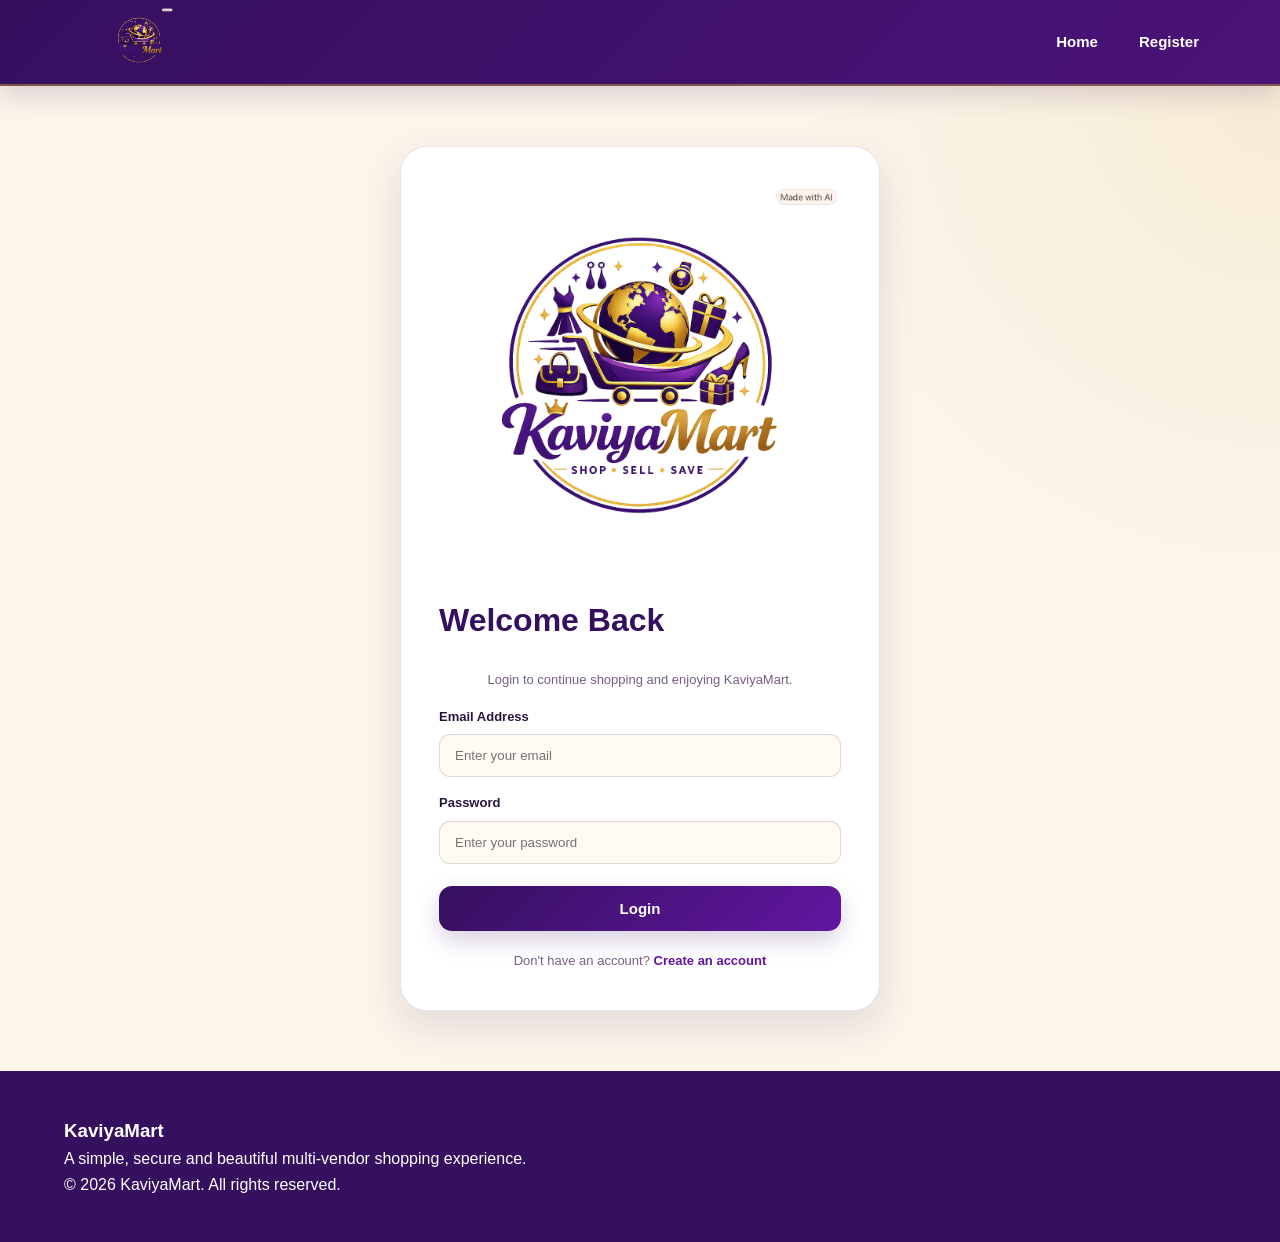
==== commit 9fb76d47: "Prepare KaviyaMart for deployment" ====
--- a/frontend/add-product.html
+++ b/frontend/add-product.html
@@ -25,10 +25,19 @@
     ========================================== -->
 
     <header class="header">
-
-        <div class="logo">
-            KaviyaMart
-        </div>
+      
+    <a
+        href="index.html"
+        class="logo"
+        aria-label="KaviyaMart Home"
+    >
+        <img
+            src="kaviyamart-logo.png"
+            alt="KaviyaMart Logo"
+        >
+    </a>
+
+       
 
         <nav>
 
@@ -131,6 +140,7 @@
                     placeholder="Enter price"
                     step="0.01"
                     min="0"
+                    
                     required
                 >
 
@@ -166,7 +176,7 @@
                 >
 
 
-                <p class="image-help">
+                <p >
                     Choose a JPG, PNG, JPEG or WEBP image.
                 </p>
 
@@ -185,9 +195,9 @@
                 >
 
                     <p>
-                        <strong>
+                
                             Image Preview
-                        </strong>
+                        
                     </p>
 
                     <img
